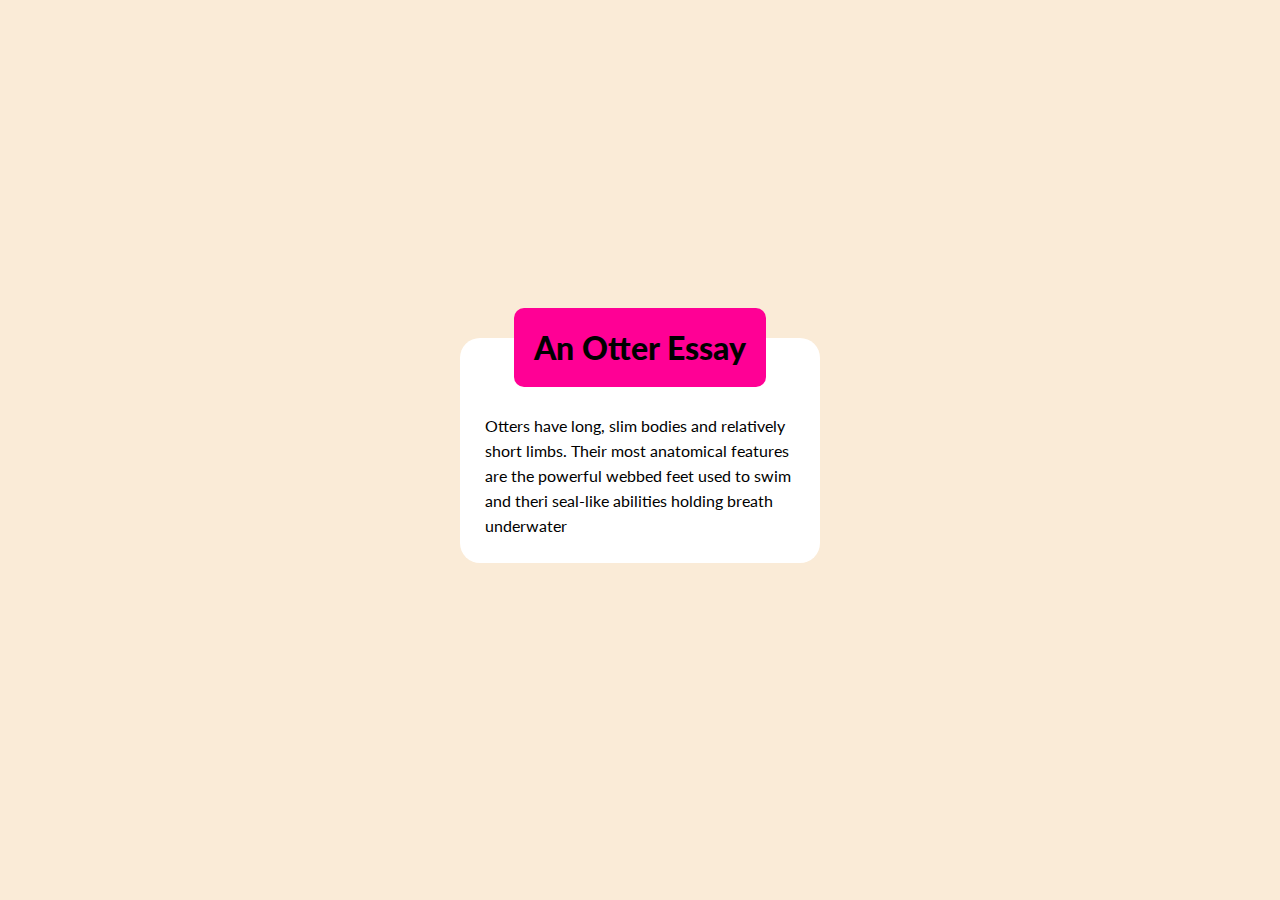
==== index.html @ 526b7005 "Add files via upload" ====
<!DOCTYPE html>
<html lang="en">
<head>
    <meta charset="UTF-8">
    <meta name="viewport" content="width=device-width, initial-scale=1.0">
    <title>Otter Essay</title>
    <link rel="stylesheet" href="style.css">
    <link rel="preconnect" href="https://fonts.googleapis.com">
    <link rel="preconnect" href="https://fonts.gstatic.com" crossorigin>
    <link href="https://fonts.googleapis.com/css2?family=Lato:ital,wght@0,100;0,300;0,400;0,700;0,900;1,100;1,300;1,400;1,700;1,900&display=swap" rel="stylesheet">
</head>
<body>
    <div class="container">
        <div class="shell">
            <div class="head-flex">
                <div class="head">
                    <h1>
                        An Otter Essay
                    </h1>
                </div>
            </div>

            <div>
                <p>
                    Otters have long, slim bodies and relatively short limbs. Their most anatomical features are the powerful webbed feet used to swim and theri seal-like abilities holding breath underwater
                </p>
            </div>
        </div>
    </div>
</body>
</html>
---- style.css ----
*{
    font-family: "Lato", sans-serif;
    margin: 0;
    padding: 0;
}
html{
    background-color: antiquewhite;
}
.container{
    display: flex;
    justify-content: center;
    align-items: center;
    min-height: 100vh;
    width: 100vw;
    overflow-x: hidden;
    
}
.shell {
    width:310px;
    background-color: white;
    padding: 25px;
    position: relative;
    border-radius: 20px;

}
.shell p{
    margin-top: 50px;
    line-height: 25px;
}
.shell h1{
    text-align: center;
    font-weight: 900;
}
.head{
    background-color: #ff0095;
    border-radius: 10px;
    padding: 20px;
    
}
.head-flex{
    width:310px;
    display: flex;
    justify-content: center;
    align-items: center;
    top: -30px;
    position: absolute;
}

@media only screen and (max-width: 360px){
    .shell{
        width: 100%;
    }
    .head-flex{
        width: 100%;
        box-sizing: border-box;
        left: 0;
        justify-content: start;
    }
    .head{width: 100%;}
    .head h1{
        font-size: 30px;
    }


}

@media only screen and (max-width: 256px){
 .head-flex{
    top: -60px;
 }


}
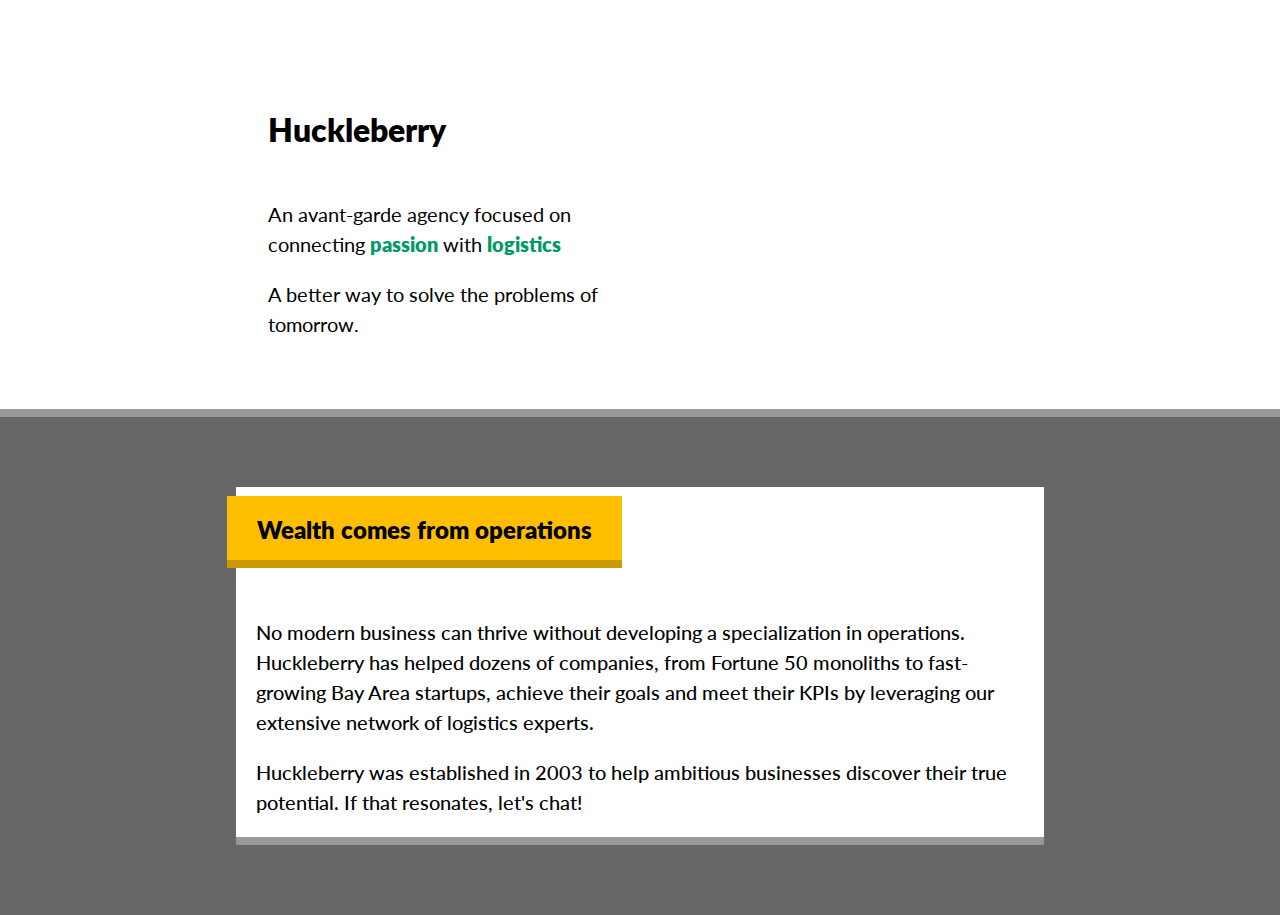
==== commit 7b8055a0: "Add files via upload" ====
--- a/index.html
+++ b/index.html
@@ -4,26 +4,43 @@
 <head>
     <meta charset="UTF-8">
     <meta name="viewport" content="width=device-width, initial-scale=1.0">
-    <title>Otter Essay</title>
+    <title>Huckleberry</title>
     <link rel="stylesheet" href="style.css">
     <link rel="preconnect" href="https://fonts.googleapis.com">
-    <link rel="preconnect" href="https://fonts.gstatic.com" crossorigin>
-    <link href="https://fonts.googleapis.com/css2?family=Lato:ital,wght@0,100;0,300;0,400;0,700;0,900;1,100;1,300;1,400;1,700;1,900&display=swap" rel="stylesheet">
+<link rel="preconnect" href="https://fonts.gstatic.com" crossorigin>
+<link href="https://fonts.googleapis.com/css2?family=Lato:ital,wght@0,100;0,300;0,400;0,700;0,900;1,100;1,300;1,400;1,700;1,900&display=swap" rel="stylesheet">
 </head>
 <body>
-    <div class="container">
-        <div class="shell">
-            <div class="head-flex">
-                <div class="head">
-                    <h1>
-                        An Otter Essay
-                    </h1>
+    <div class="top-layer">
+        <div class="top-child">
+            <div class="p-container">
+                <h1 class="headerthick">
+                    Huckleberry
+                </h1>
+                <p>
+                    An avant-garde agency focused on connecting <span>passion</span>  with <span>logistics</span>
+                </p>
+                <p>
+                    A better way to solve the problems of tomorrow.
+                </p>
+            </div> 
+        </div>
+
+    </div>
+
+    <div class="bottom-layer">
+        <div class="bottom-child">
+            <div>
+                <div class="yellow-card">
+                    <p>
+                        Wealth comes from operations
+                    </p>
                 </div>
-            </div>
-
-            <div>
                 <p>
-                    Otters have long, slim bodies and relatively short limbs. Their most anatomical features are the powerful webbed feet used to swim and theri seal-like abilities holding breath underwater
+                    No modern business can thrive without developing a specialization in operations. Huckleberry has helped dozens of companies, from Fortune 50 monoliths to fast-growing Bay Area startups, achieve their goals and meet their KPIs by leveraging our extensive network of logistics experts.
+                </p>
+                <p>
+                    Huckleberry was established in 2003 to help ambitious businesses discover their true potential. If that resonates, let's chat!
                 </p>
             </div>
         </div>
--- a/style.css
+++ b/style.css
@@ -3,71 +3,126 @@
     margin: 0;
     padding: 0;
 }
-html{
-    background-color: antiquewhite;
-}
-.container{
+.top-layer{
+    margin-top: 110px;
     display: flex;
     justify-content: center;
     align-items: center;
-    min-height: 100vh;
-    width: 100vw;
-    overflow-x: hidden;
+    margin-bottom: 70px;
+
     
 }
-.shell {
-    width:310px;
-    background-color: white;
-    padding: 25px;
-    position: relative;
-    border-radius: 20px;
+
+.p-container{
+    margin-left: 25px;
+    width: 400px;
+}
+
+.top-child{
+    width: 62%;
+}
+
+.headerthick{
+    font-size: 32px;
+    margin-bottom: 50px;
+    font-weight: 800;
+}
+
+ p{
+    font-weight: 400;
+    font-size: 20px;
+    line-height: 30px;
+    margin-top: 20px;
 
 }
-.shell p{
-    margin-top: 50px;
-    line-height: 25px;
+
+.top-layer span{
+    color: #009966;
+    font-weight: 800;
 }
-.shell h1{
-    text-align: center;
-    font-weight: 900;
-}
-.head{
-    background-color: #ff0095;
-    border-radius: 10px;
-    padding: 20px;
-    
-}
-.head-flex{
-    width:310px;
+
+.bottom-layer{
+    background-color: #666666;
+    border-top: 8px solid #999999;
     display: flex;
     justify-content: center;
     align-items: center;
-    top: -30px;
-    position: absolute;
+    width: 100%;
+    
 }
 
-@media only screen and (max-width: 360px){
-    .shell{
-        width: 100%;
+.bottom-child{
+    width: 60%;
+    background-color: #FFFFFF;
+    padding: 20px;
+    padding-top: 110px;
+    margin: 70px 0px;
+    border-bottom: 8px solid #999999 ;
+    position: relative;
+   
+}
+
+.bottom-child p {
+    font-weight: 500;
+}
+
+.yellow-card{
+    position: absolute;
+    top: 9px;
+    left: -9px;
+    background-color: #FFBF00;
+    padding: 0px 30px 15px 30px;
+    border-bottom: 8px solid #CC9900;
+}
+.yellow-card p{
+    font-weight: 800;
+    line-height: 28.8px;
+    font-size: 24px;
+}
+
+@media only screen and (max-width: 768px){
+    
+        .top-child{
+            width: 100%;
+        }
+        .bottom-child{
+            width: 100%;
+        }
+    
+    
+}
+
+@media only screen and (max-width: 392px){
+    .p-container{
+        margin-left: 25px;
+        width: 350px;
     }
-    .head-flex{
-        width: 100%;
-        box-sizing: border-box;
-        left: 0;
-        justify-content: start;
+    .yellow-card{
+        /* width: 350px; */
+        /* padding: 0px 0px 15px 30px; */
     }
-    .head{width: 100%;}
-    .head h1{
-        font-size: 30px;
+    .yellow-card p{
+        width: 300px;
     }
+    
 
 
 }
 
-@media only screen and (max-width: 256px){
- .head-flex{
-    top: -60px;
- }
+
+@media only screen and (max-width: 352px){
+    .p-container{
+        margin-left: 25px;
+        width: 90%;
+    }
+    .yellow-card{
+        /* width: 350px; */
+        /* padding: 0px 0px 15px 30px; */
+    }
+    .yellow-card p{
+        width: 90%;
+    }
+    
 
 
 }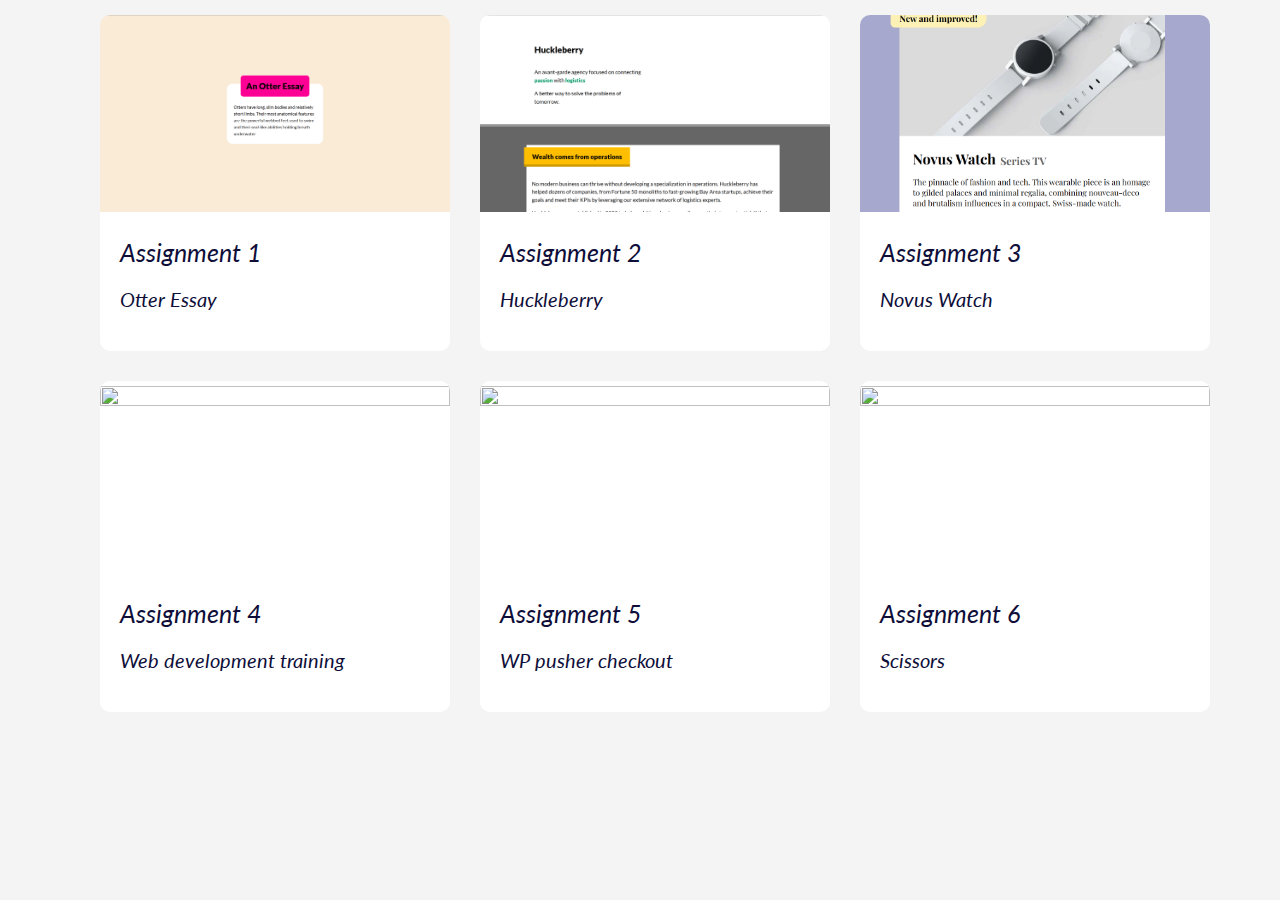
==== commit 8323d7b1: "Add files via upload" ====
--- a/index.html
+++ b/index.html
@@ -4,46 +4,108 @@
 <head>
     <meta charset="UTF-8">
     <meta name="viewport" content="width=device-width, initial-scale=1.0">
-    <title>Huckleberry</title>
+    <title>Adetayo</title>
     <link rel="stylesheet" href="style.css">
     <link rel="preconnect" href="https://fonts.googleapis.com">
-<link rel="preconnect" href="https://fonts.gstatic.com" crossorigin>
-<link href="https://fonts.googleapis.com/css2?family=Lato:ital,wght@0,100;0,300;0,400;0,700;0,900;1,100;1,300;1,400;1,700;1,900&display=swap" rel="stylesheet">
+    <link rel="preconnect" href="https://fonts.gstatic.com" crossorigin>
+    <link href="https://fonts.googleapis.com/css2?family=Lato:ital,wght@0,100;0,300;0,400;0,700;0,900;1,100;1,300;1,400;1,700;1,900&display=swap" rel="stylesheet">
+    <link rel="stylesheet" href="https://cdnjs.cloudflare.com/ajax/libs/font-awesome/6.7.2/css/all.min.css" integrity="sha512-Evv84Mr4kqVGRNSgIGL/F/aIDqQb7xQ2vcrdIwxfjThSH8CSR7PBEakCr51Ck+w+/U6swU2Im1vVX0SVk9ABhg==" crossorigin="anonymous" referrerpolicy="no-referrer" />
 </head>
 <body>
-    <div class="top-layer">
-        <div class="top-child">
-            <div class="p-container">
-                <h1 class="headerthick">
-                    Huckleberry
-                </h1>
-                <p>
-                    An avant-garde agency focused on connecting <span>passion</span>  with <span>logistics</span>
-                </p>
-                <p>
-                    A better way to solve the problems of tomorrow.
-                </p>
-            </div> 
-        </div>
+   
 
-    </div>
 
-    <div class="bottom-layer">
-        <div class="bottom-child">
-            <div>
-                <div class="yellow-card">
-                    <p>
-                        Wealth comes from operations
-                    </p>
+
+                <div class="project-wrapper">
+                        
+                        <div class="project">
+                            <a href="./Assignment 1 (An Otter Essay)/index.html">
+                                <img src="./images/otter.png" alt="">
+                                <div>
+                                    <p>Assignment 1</p>
+                                    <p class="p-name">Otter Essay </p>   
+                                </div>
+                                 
+                            </a>
+                        </div>
+                    
+                
+                    
+                        <div class="project">
+                            <a href="./Assignment 2 (Huckleberry)/index.html">
+                            <img src="./images/Huckleberry.png" alt="">
+                            <div>
+                                <p>Assignment 2</p>
+                                <p class="p-name">Huckleberry </p>       
+                            </div>
+                                
+                            </a>
+                        </div>
+                    
+                                
+                    
+                        <div class="project">
+                            <a href="./Assignment 3 (Novus Watch)/index.html">
+                                <img src="./images/Novus.png" alt="">
+                                <div>
+                                    <p>Assignment 3</p>
+                                    <p class="p-name">Novus Watch </p>    
+                                </div>
+                                
+                            </a>
+                        </div>
+                    
+
+                        <div class="project">
+                            <a href="./Assignment 4 (Web Development training)/index.html">
+                                <img src="./Images/Web.png" alt="">
+                                <div>
+                                    <p>Assignment 4</p>
+                                    <p class="p-name">Web development training </p>    
+                                </div>
+                                
+                            </a> 
+                        </div>
+                    
+
+                    
+                        <div class="project">
+                            <a href="./Assignment 5 (WP Pusher)/index.html">
+                                <img src="./Images/Pusher.png" alt="">
+                                <div>
+                                    <p>Assignment 5</p>
+                                    <p class="p-name">WP pusher checkout </p>  
+                                </div>
+                                
+                            </a> 
+                        </div>
+
+                        <div class="project">
+                            <a href="./Assignment 6 (Scissors)/index.html">
+                                <img src="./Images/Scissors.png" alt="">
+                                <div>
+                                    <p>Assignment 6</p>
+                                    <p class="p-name">Scissors </p>    
+                                </div>
+                                
+                            </a>
+                        </div>
+                    
+
                 </div>
-                <p>
-                    No modern business can thrive without developing a specialization in operations. Huckleberry has helped dozens of companies, from Fortune 50 monoliths to fast-growing Bay Area startups, achieve their goals and meet their KPIs by leveraging our extensive network of logistics experts.
-                </p>
-                <p>
-                    Huckleberry was established in 2003 to help ambitious businesses discover their true potential. If that resonates, let's chat!
-                </p>
+            </div>
+
+
+
+                
+
+
+
             </div>
         </div>
     </div>
+   
+    
+    
 </body>
 </html>--- a/style.css
+++ b/style.css
@@ -1,128 +1,202 @@
 *{
-    font-family: "Lato", sans-serif;
     margin: 0;
     padding: 0;
-}
-.top-layer{
-    margin-top: 110px;
-    display: flex;
+    font-family: "Lato", sans-serif;
+}
+body{
+    background-color: #f4f4f4;
+}
+.container{
+    display: flex;
+    width: 100%;
     justify-content: center;
     align-items: center;
-    margin-bottom: 70px;
-
-    
-}
-
-.p-container{
-    margin-left: 25px;
-    width: 400px;
-}
-
-.top-child{
-    width: 62%;
-}
-
-.headerthick{
-    font-size: 32px;
-    margin-bottom: 50px;
-    font-weight: 800;
-}
-
- p{
+    box-sizing: border-box;
+    overflow-x: hidden;
+}
+
+.details {
+    display: flex;
+    flex-direction: column;
+    /* justify-content: center; */
+    align-items: center;
+    padding: 20px; /* Ensure padding is consistent */
+    width: 200px; 
+    gap: 20px;
+    font-size: 20px;
+    font-weight: 700;
+    background-color: #0e0e39;
+
+}
+
+.details img{
+    width: 150px;
+    border-radius: 100%;
+    border: 4px solid #FFFFFF;
+    margin-bottom: 20px;
+
+}
+
+.details p{
+    color: #FFFFFF;
+    text-align: center;
+
+}
+.link-parent{
+    padding: 40px;
+    flex: 1;
+    display: flex;
+    flex-direction: column;
+    gap: 30px;
+    margin-top: 30px;
+    align-items: center;
+}
+.project-head{
+    font-size: 30px;
+    font-weight: 300;
+}
+.project-wrapper{
+    padding: 15px;
+    width: 100%;
+    font-style: italic;
+    display: flex;
+    flex-direction: row;
+    flex-wrap: wrap;
+    justify-content: center;
+    align-items: center;
+    gap: 30px;
+    margin-bottom: 40px;
+}
+
+.parent{
+    display: flex;
+    justify-content: space-between;
+    width: 100%;
+    min-height: 100vh;
+    /* align-items: start; */
+
+}
+
+.git-link a{
+    color: #FFFFFF;
+    text-decoration: none;
+    background-color: #0e0e39;
+    border: 2px solid #FFFFFF;
+    font-size: 15px;
     font-weight: 400;
+    padding: 15px;
+    margin-top: 30px;
+    border-radius: 5px;
+
+}
+
+.git-link a:hover{
+    color: #0e0e39;
+    background-color: #FFFFFF;
+    transition: 0.5s;
+}
+
+
+.name{
     font-size: 20px;
-    line-height: 30px;
-    margin-top: 20px;
-
-}
-
-.top-layer span{
-    color: #009966;
-    font-weight: 800;
-}
-
-.bottom-layer{
-    background-color: #666666;
-    border-top: 8px solid #999999;
-    display: flex;
-    justify-content: center;
-    align-items: center;
-    width: 100%;
-    
-}
-
-.bottom-child{
-    width: 60%;
+}
+.det-p{
+    font-size: 15px;
+    font-weight: 300;
+}
+.project{
     background-color: #FFFFFF;
+    display: flex;
+    flex-direction: column;
+    border-radius: 10px;
+    overflow: hidden;
+}
+.project:hover{
+    box-shadow: 0px 3px 30px #0e0e3934;
+}
+.project img{
+    width: 350px;
+    height: auto;
+    object-fit: cover;
+    aspect-ratio: 16 / 9;
+}
+.project a{
+    text-decoration: none;
+    color: #0e0e39;
+    font-size: 25px;
+}
+.project a div{
+    display: flex;
+    flex-direction: column;
+    gap: 20px;
     padding: 20px;
-    padding-top: 110px;
-    margin: 70px 0px;
-    border-bottom: 8px solid #999999 ;
-    position: relative;
-   
-}
-
-.bottom-child p {
-    font-weight: 500;
-}
-
-.yellow-card{
-    position: absolute;
-    top: 9px;
-    left: -9px;
-    background-color: #FFBF00;
-    padding: 0px 30px 15px 30px;
-    border-bottom: 8px solid #CC9900;
-}
-.yellow-card p{
-    font-weight: 800;
-    line-height: 28.8px;
-    font-size: 24px;
+    padding-bottom: 40px;
+}
+.p-name{
+    font-size: 20px;
+}
+.Header-text{
+    background-color: #0e0e39;
+    font-size: 30px;
+    color: #FFFFFF;
+    padding: 20px;
+    border-radius: 5px;
+}
+.details i{
+    color: #FFFFFF;
+}
+
+.detail-links{
+    display: flex;
+    flex-direction: column;
+    justify-content: left;
+    align-items: start;
+    gap: 10px;
+    padding-left: 60px;
+    margin: 30px 0px;
+    width: 100%;
 }
 
 @media only screen and (max-width: 768px){
-    
-        .top-child{
-            width: 100%;
-        }
-        .bottom-child{
-            width: 100%;
-        }
-    
-    
-}
-
-@media only screen and (max-width: 392px){
-    .p-container{
-        margin-left: 25px;
-        width: 350px;
-    }
-    .yellow-card{
-        /* width: 350px; */
-        /* padding: 0px 0px 15px 30px; */
-    }
-    .yellow-card p{
-        width: 300px;
-    }
-    
-
-
-}
-
-
-@media only screen and (max-width: 352px){
-    .p-container{
-        margin-left: 25px;
-        width: 90%;
-    }
-    .yellow-card{
-        /* width: 350px; */
-        /* padding: 0px 0px 15px 30px; */
-    }
-    .yellow-card p{
-        width: 90%;
-    }
-    
-
-
+    .parent{
+        flex-direction: column;
+        width: 100%;
+    }
+    .project img{
+        width: 100%;
+    }
+    .details{
+         width: 90%;
+        margin: 0 auto;
+        padding-bottom: 100px;
+    }
+    .project-wrapper{
+        padding: 0px;
+    }
+    .link-parent{
+        padding: 10px;
+    }
+
+    .Header-text{
+        font-size: 30px;
+        color: #FFFFFF;
+        padding: 15px;
+        border-radius: 3px;
+        font-weight: 300;
+    }
+    .det-p{
+        text-align: center;
+    }
+    .name{
+        text-align: center;
+    }
+    .detail-links{
+        flex-direction: row;
+        justify-content: center;
+        align-items: start;
+        gap: 10px;
+        padding-left: 0px;
+        margin: 20px 0px;
+        width: 100%;
+    }
 }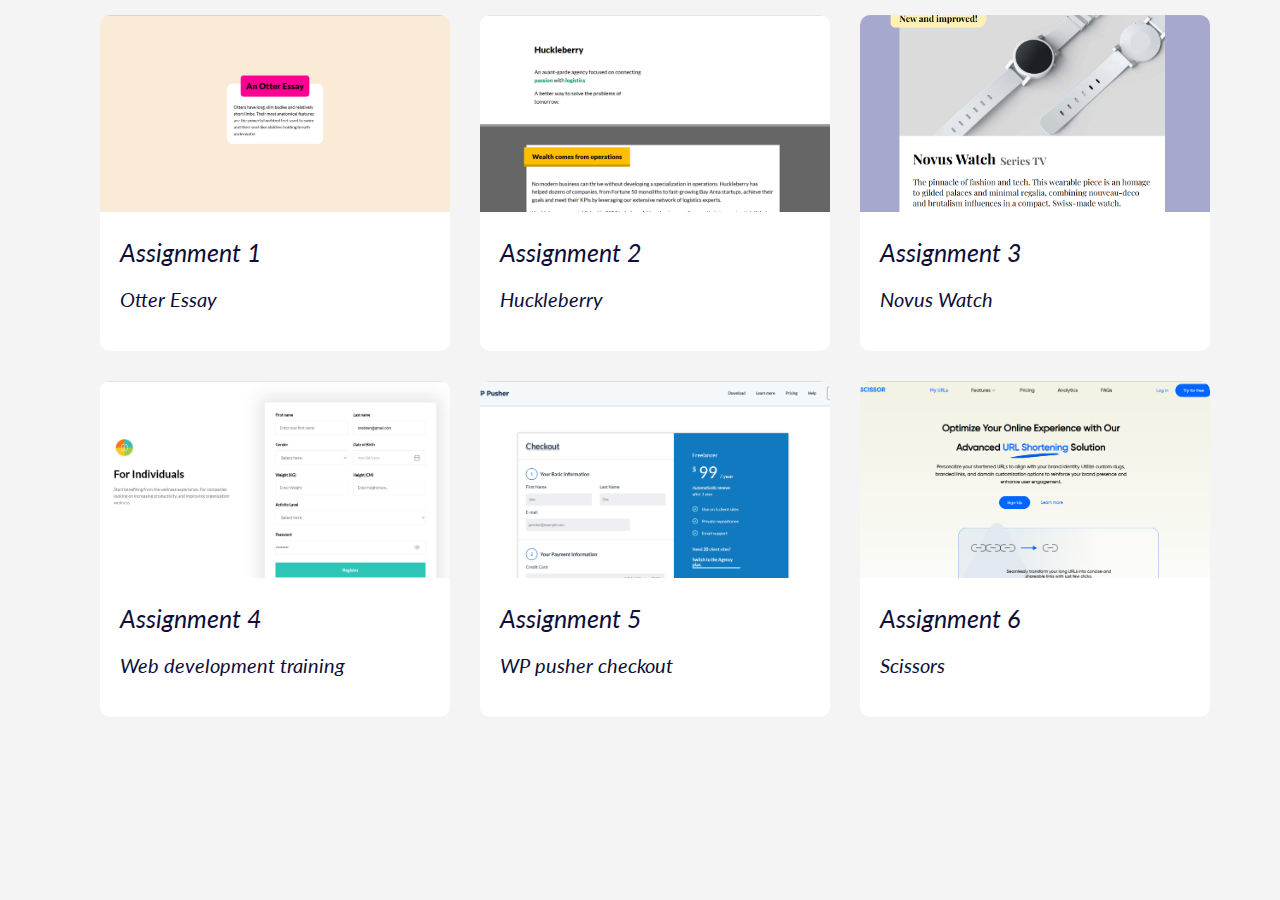
==== commit 0448b245: "Update index.html" ====
--- a/index.html
+++ b/index.html
@@ -4,7 +4,7 @@
 <head>
     <meta charset="UTF-8">
     <meta name="viewport" content="width=device-width, initial-scale=1.0">
-    <title>Adetayo</title>
+    <title>Emmanuel</title>
     <link rel="stylesheet" href="style.css">
     <link rel="preconnect" href="https://fonts.googleapis.com">
     <link rel="preconnect" href="https://fonts.gstatic.com" crossorigin>
@@ -58,7 +58,7 @@
 
                         <div class="project">
                             <a href="./Assignment 4 (Web Development training)/index.html">
-                                <img src="./Images/Web.png" alt="">
+                                <img src="./images/Web.png" alt="">
                                 <div>
                                     <p>Assignment 4</p>
                                     <p class="p-name">Web development training </p>    
@@ -71,7 +71,7 @@
                     
                         <div class="project">
                             <a href="./Assignment 5 (WP Pusher)/index.html">
-                                <img src="./Images/Pusher.png" alt="">
+                                <img src="./images/Pusher.png" alt="">
                                 <div>
                                     <p>Assignment 5</p>
                                     <p class="p-name">WP pusher checkout </p>  
@@ -82,7 +82,7 @@
 
                         <div class="project">
                             <a href="./Assignment 6 (Scissors)/index.html">
-                                <img src="./Images/Scissors.png" alt="">
+                                <img src="./images/Scissors.png" alt="">
                                 <div>
                                     <p>Assignment 6</p>
                                     <p class="p-name">Scissors </p>    
@@ -108,4 +108,4 @@
     
     
 </body>
-</html>+</html>
